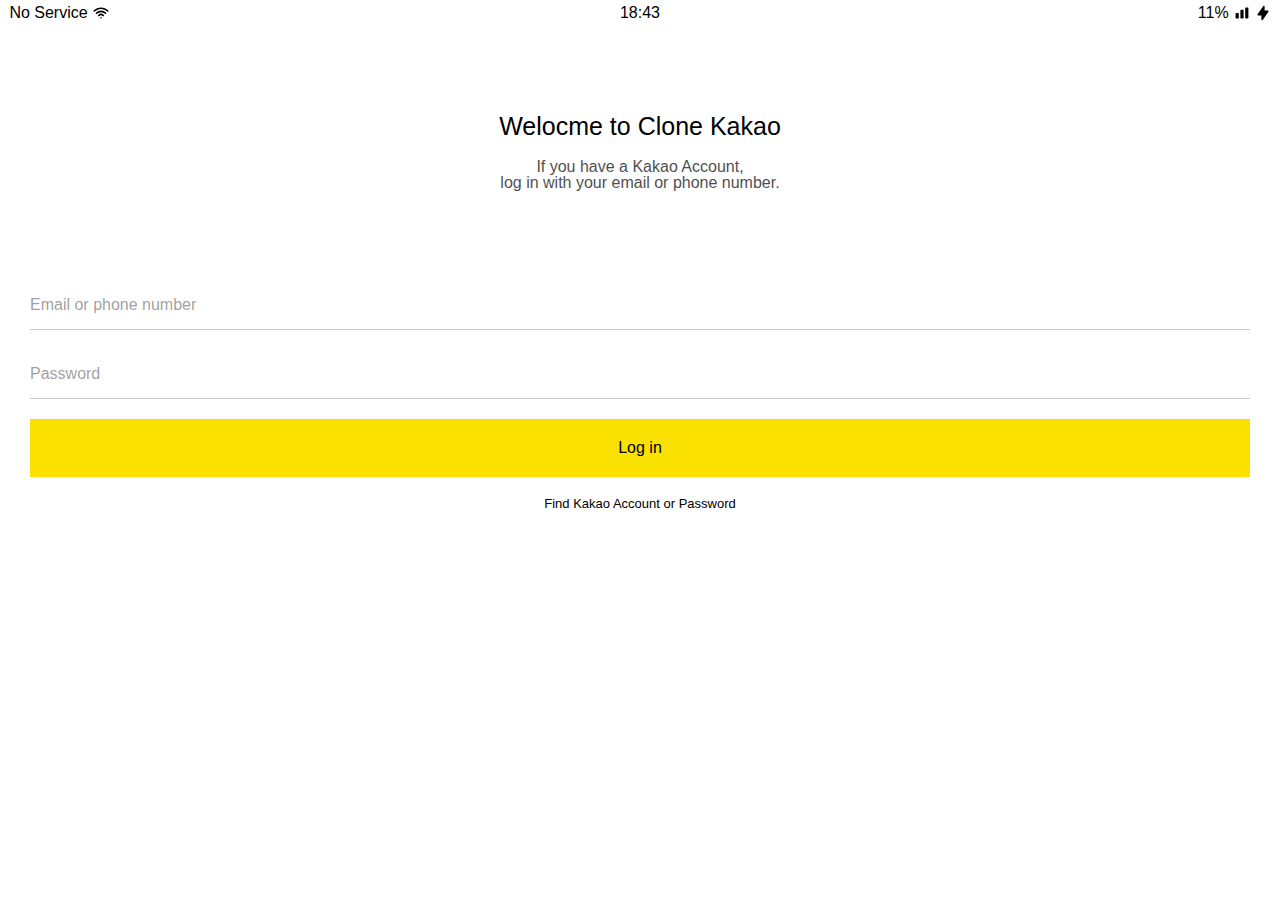
==== index.html @ a0bf8f1d "update 2021-12-23" ====
<!DOCTYPE html>
<html lang="en">
<head>
    <meta charset="UTF-8">
    <meta http-equiv="X-UA-Compatible" content="IE=edge">
    <meta name="viewport" content="width=device-width, initial-scale=1.0">
    <title>Clone KakaoTalk</title>
    <link rel="stylesheet" href="css/style.css">
</head>
<body>
    <div id="status-bar">
        <div class="status-bar__colume">
            <span>No Service</span>
            <i class="status-bar__icons">
                <svg xmlns="http://www.w3.org/2000/svg" class="h-5 w-5" viewBox="0 0 20 20" fill="currentColor">
                <path fill-rule="evenodd" d="M17.778 8.222c-4.296-4.296-11.26-4.296-15.556 0A1 1 0 01.808 6.808c5.076-5.077 13.308-5.077 18.384 0a1 1 0 01-1.414 1.414zM14.95 11.05a7 7 0 00-9.9 0 1 1 0 01-1.414-1.414 9 9 0 0112.728 0 1 1 0 01-1.414 1.414zM12.12 13.88a3 3 0 00-4.242 0 1 1 0 01-1.415-1.415 5 5 0 017.072 0 1 1 0 01-1.415 1.415zM9 16a1 1 0 011-1h.01a1 1 0 110 2H10a1 1 0 01-1-1z" clip-rule="evenodd" />
              </svg>
            </i>
            <!--To Do Wifi Icon-->
        </div>
        <div class="status-bar__colume">
            <span>18:43</span>
        </div>
        <div class="status-bar__colume">
            <span>11%</span>
            <i class="status-bar__icons battery">
                <svg xmlns="http://www.w3.org/2000/svg" class="h-5 w-5" viewBox="0 0 20 20" fill="currentColor">
                <path d="M2 11a1 1 0 011-1h2a1 1 0 011 1v5a1 1 0 01-1 1H3a1 1 0 01-1-1v-5zM8 7a1 1 0 011-1h2a1 1 0 011 1v9a1 1 0 01-1 1H9a1 1 0 01-1-1V7zM14 4a1 1 0 011-1h2a1 1 0 011 1v12a1 1 0 01-1 1h-2a1 1 0 01-1-1V4z" />
              </svg>
            </i>
            <!--Battery Icon-->
            <i class="status-bar__icons lightning">
                <svg xmlns="http://www.w3.org/2000/svg" class="h-5 w-5" viewBox="0 0 20 20" fill="currentColor">
                    <path fill-rule="evenodd" d="M11.3 1.046A1 1 0 0112 2v5h4a1 1 0 01.82 1.573l-7 10A1 1 0 018 18v-5H4a1 1 0 01-.82-1.573l7-10a1 1 0 011.12-.38z" clip-rule="evenodd" />
                  </svg>
            </i>
            <!-- Lightning Icon -->
        </div>
    </div>
    <header class="welcome-header">
        <h1 class="welcome-header__title">Welocme to Clone Kakao</h1>
        <p class="welcome-header__text">
            If you have a Kakao Account,
        </p>
        <p class="welcome-header__text">
            log in with your email or phone number.
        </p>
    </header>

    <form id="login-form">
        <input type="text" placeholder="Email or phone number" />
        <input type="text" placeholder="Password" />
        <input type="submit" value="Log in">
        <a href="#">Find Kakao Account or Password</a>
    </form>


</body>
</html>
---- css/style.css ----
/* colorzila 크롬 익스텐션 */
@import "reset.css";
@import "status-bar.css";
@import "variables.css";
body {
  font-family: -apple-system, BlinkMacSystemFont, "Segoe UI", Roboto, Oxygen,
    Ubuntu, Cantarell, "Open Sans", "Helvetica Neue", sans-serif;
}

.welcome-header {
  margin: 90px 0px;
  text-align: center;
  display: flex;
  flex-direction: column;
  align-items: center;
}

.welcome-header__title {
  margin-bottom: 20px;
  font-size: 25px;
  font-weight: 500;
}

.welcome-header__text {
  width: 70%;
  opacity: 0.7;
}

#login-form {
  display: flex;
  flex-direction: column;
  margin: 0 30px;
}

#login-form input {
  border: none;
  padding: 15px 0;
  font-size: 1rem;
  margin-bottom: 20px;
}

#login-form input:not([type="submit"]) {
  border-bottom: 1px solid rgba(0, 0, 0, 0.2);
  transition: border-color ease-in-out 0.3s;
}

#login-form input::placeholder {
  color: rgba(0, 0, 0, 0.4);
}

#login-form input:focus {
  border-color: var(--yellow);
}

#login-form input[type="submit"] {
  background-color: var(--yellow);
  cursor: pointer;
  padding: 20px 0;
}

#login-form a {
  text-align: center;
  text-decoration: none;
  color: inherit;
  font-size: 13px;
}
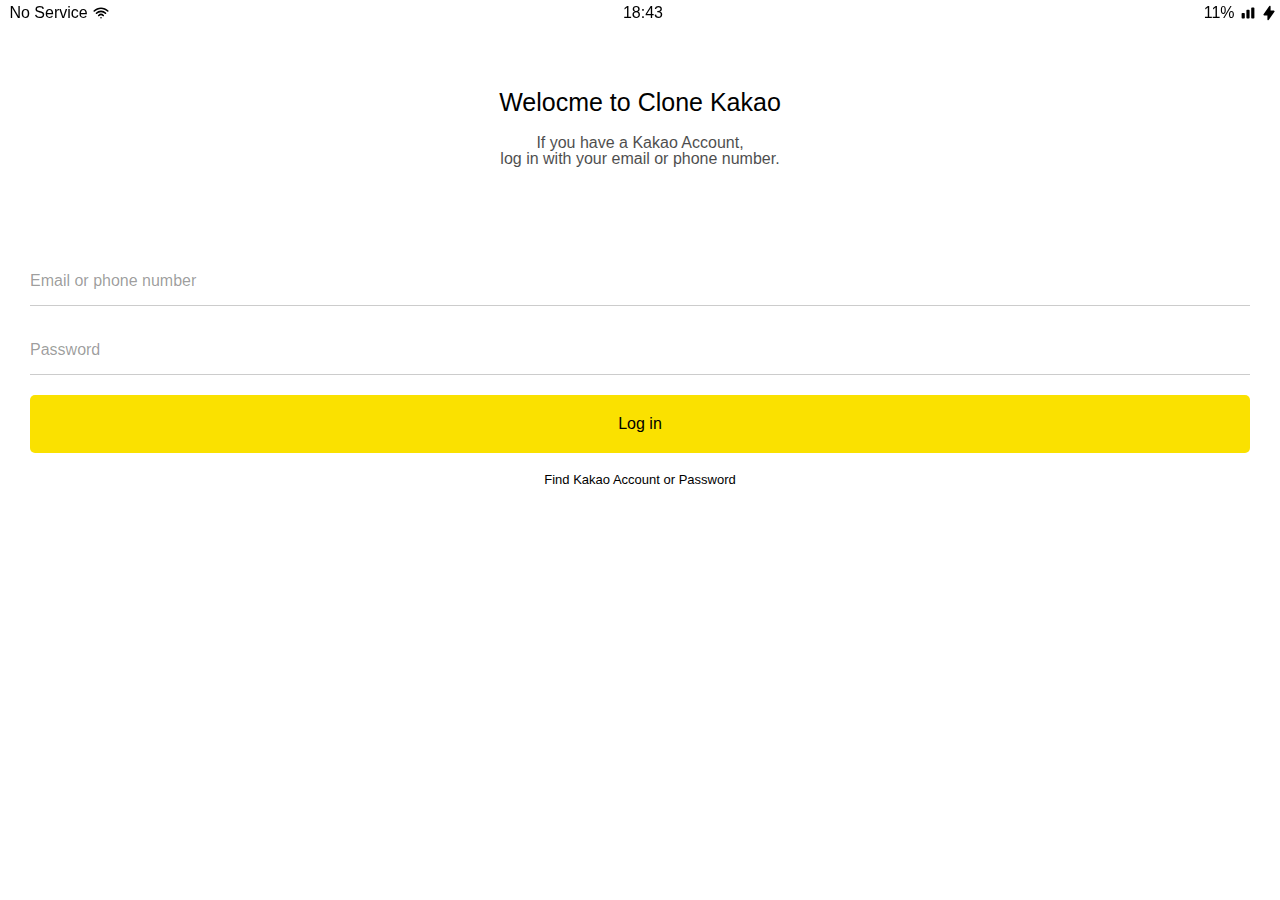
==== commit 37fdb9f6: "Update" ====
--- a/index.html
+++ b/index.html
@@ -47,9 +47,9 @@
         </p>
     </header>
 
-    <form id="login-form">
-        <input type="text" placeholder="Email or phone number" />
-        <input type="text" placeholder="Password" />
+    <form action="friends.html" method="get" id="login-form">
+        <input name="username" type="text" placeholder="Email or phone number" />
+        <input name="password" type="text" placeholder="Password" />
         <input type="submit" value="Log in">
         <a href="#">Find Kakao Account or Password</a>
     </form>
--- a/css/style.css
+++ b/css/style.css
@@ -2,65 +2,14 @@
 @import "reset.css";
 @import "status-bar.css";
 @import "variables.css";
+
+/* Components */
+@import "components/status-bar.css";
+@import "components/nav-bar.css";
+
+/* Screens */
+@import "screens/login.css";
 body {
   font-family: -apple-system, BlinkMacSystemFont, "Segoe UI", Roboto, Oxygen,
     Ubuntu, Cantarell, "Open Sans", "Helvetica Neue", sans-serif;
 }
-
-.welcome-header {
-  margin: 90px 0px;
-  text-align: center;
-  display: flex;
-  flex-direction: column;
-  align-items: center;
-}
-
-.welcome-header__title {
-  margin-bottom: 20px;
-  font-size: 25px;
-  font-weight: 500;
-}
-
-.welcome-header__text {
-  width: 70%;
-  opacity: 0.7;
-}
-
-#login-form {
-  display: flex;
-  flex-direction: column;
-  margin: 0 30px;
-}
-
-#login-form input {
-  border: none;
-  padding: 15px 0;
-  font-size: 1rem;
-  margin-bottom: 20px;
-}
-
-#login-form input:not([type="submit"]) {
-  border-bottom: 1px solid rgba(0, 0, 0, 0.2);
-  transition: border-color ease-in-out 0.3s;
-}
-
-#login-form input::placeholder {
-  color: rgba(0, 0, 0, 0.4);
-}
-
-#login-form input:focus {
-  border-color: var(--yellow);
-}
-
-#login-form input[type="submit"] {
-  background-color: var(--yellow);
-  cursor: pointer;
-  padding: 20px 0;
-}
-
-#login-form a {
-  text-align: center;
-  text-decoration: none;
-  color: inherit;
-  font-size: 13px;
-}
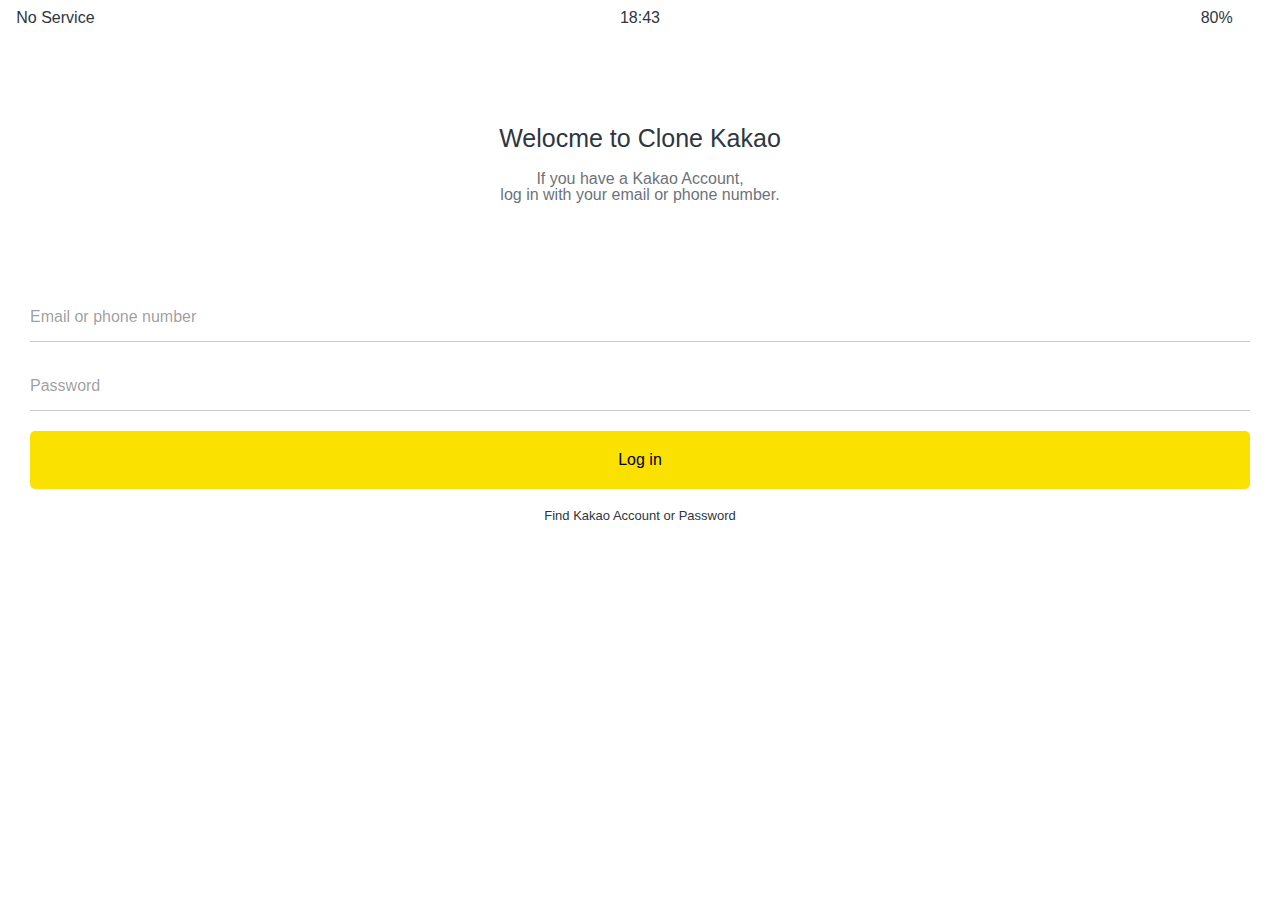
==== commit f26373b9: "up" ====
--- a/index.html
+++ b/index.html
@@ -8,33 +8,17 @@
     <link rel="stylesheet" href="css/style.css">
 </head>
 <body>
-    <div id="status-bar">
+    <div class="status-bar">
         <div class="status-bar__colume">
             <span>No Service</span>
-            <i class="status-bar__icons">
-                <svg xmlns="http://www.w3.org/2000/svg" class="h-5 w-5" viewBox="0 0 20 20" fill="currentColor">
-                <path fill-rule="evenodd" d="M17.778 8.222c-4.296-4.296-11.26-4.296-15.556 0A1 1 0 01.808 6.808c5.076-5.077 13.308-5.077 18.384 0a1 1 0 01-1.414 1.414zM14.95 11.05a7 7 0 00-9.9 0 1 1 0 01-1.414-1.414 9 9 0 0112.728 0 1 1 0 01-1.414 1.414zM12.12 13.88a3 3 0 00-4.242 0 1 1 0 01-1.415-1.415 5 5 0 017.072 0 1 1 0 01-1.415 1.415zM9 16a1 1 0 011-1h.01a1 1 0 110 2H10a1 1 0 01-1-1z" clip-rule="evenodd" />
-              </svg>
-            </i>
-            <!--To Do Wifi Icon-->
+            <i class="status-bar__icons fas fa-wifi"></i>
         </div>
         <div class="status-bar__colume">
             <span>18:43</span>
         </div>
         <div class="status-bar__colume">
-            <span>11%</span>
-            <i class="status-bar__icons battery">
-                <svg xmlns="http://www.w3.org/2000/svg" class="h-5 w-5" viewBox="0 0 20 20" fill="currentColor">
-                <path d="M2 11a1 1 0 011-1h2a1 1 0 011 1v5a1 1 0 01-1 1H3a1 1 0 01-1-1v-5zM8 7a1 1 0 011-1h2a1 1 0 011 1v9a1 1 0 01-1 1H9a1 1 0 01-1-1V7zM14 4a1 1 0 011-1h2a1 1 0 011 1v12a1 1 0 01-1 1h-2a1 1 0 01-1-1V4z" />
-              </svg>
-            </i>
-            <!--Battery Icon-->
-            <i class="status-bar__icons lightning">
-                <svg xmlns="http://www.w3.org/2000/svg" class="h-5 w-5" viewBox="0 0 20 20" fill="currentColor">
-                    <path fill-rule="evenodd" d="M11.3 1.046A1 1 0 0112 2v5h4a1 1 0 01.82 1.573l-7 10A1 1 0 018 18v-5H4a1 1 0 01-.82-1.573l7-10a1 1 0 011.12-.38z" clip-rule="evenodd" />
-                  </svg>
-            </i>
-            <!-- Lightning Icon -->
+            <span>80%</span>
+            <i class="status-bar__icons battery fas fa-battery-three-quarters"></i>
         </div>
     </div>
     <header class="welcome-header">
--- a/css/style.css
+++ b/css/style.css
@@ -1,15 +1,30 @@
 /* colorzila 크롬 익스텐션 */
 @import "reset.css";
-@import "status-bar.css";
 @import "variables.css";
 
 /* Components */
+@import "components/badge.css";
+@import "components/user-component.css";
 @import "components/status-bar.css";
 @import "components/nav-bar.css";
+@import "components/screen-header.css";
+@import "components/icon-row.css";
+@import "components/alt-screen-header.css";
 
 /* Screens */
 @import "screens/login.css";
+@import "screens/friends.css";
+@import "screens/find.css";
+@import "screens/more.css";
+@import "screens/settings.css";
+@import "screens/chat.css";
+
 body {
   font-family: -apple-system, BlinkMacSystemFont, "Segoe UI", Roboto, Oxygen,
     Ubuntu, Cantarell, "Open Sans", "Helvetica Neue", sans-serif;
+  color: #2e363e;
 }
+
+.main-screen {
+  padding: 0px var(--horizontal-space);
+}
